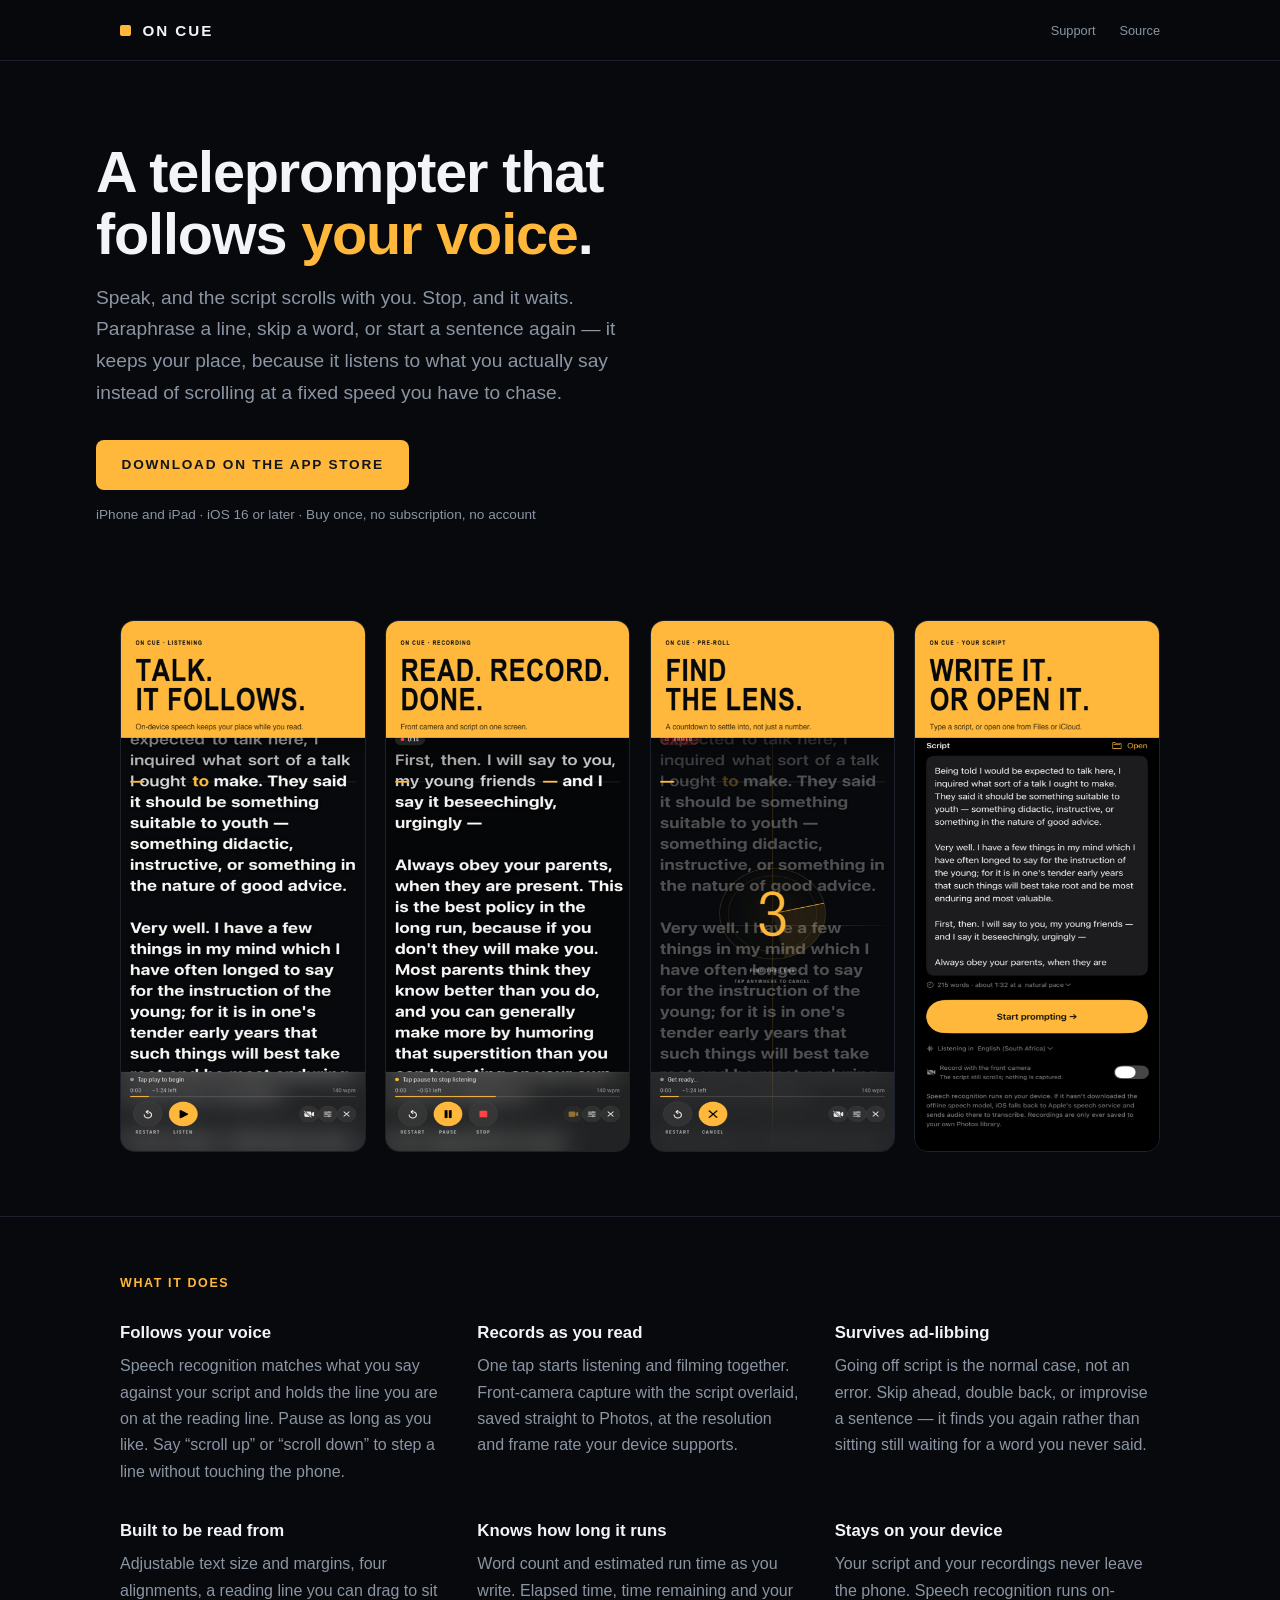
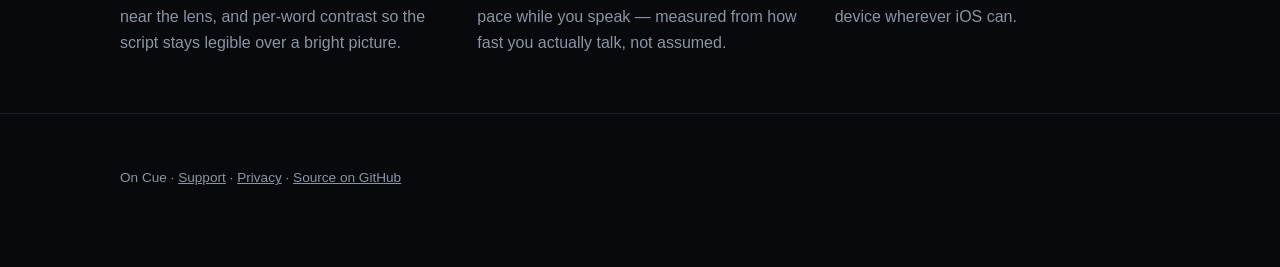
==== docs/index.html @ 01674813 "Give the App Store somewhere real to send people The listing's marketing and support URLs both point" ====
<!doctype html>
<html lang="en">
<head>
<meta charset="utf-8">
<meta name="viewport" content="width=device-width, initial-scale=1">
<title>On Cue — a teleprompter that follows your voice</title>
<meta name="description" content="On Cue is an iPhone and iPad teleprompter that scrolls at the speed you actually speak. Pause, paraphrase or skip a line — it keeps your place.">
<link rel="stylesheet" href="style.css">
</head>
<body>

<header>
  <div class="wrap">
    <span class="lamp" aria-hidden="true"></span>
    <span class="chrome wordmark">On Cue</span>
    <nav>
      <a href="support/">Support</a>
      <a href="https://github.com/sashamitrovich/Cue">Source</a>
    </nav>
  </div>
</header>

<main>
  <div class="wrap hero">
    <h1>A teleprompter that follows <em>your voice</em>.</h1>
    <p class="lede">Speak, and the script scrolls with you. Stop, and it waits. Paraphrase a line, skip a word, or start a sentence again — it keeps your place, because it listens to what you actually say instead of scrolling at a fixed speed you have to chase.</p>
    <a class="cta chrome" href="https://apps.apple.com/app/id6796989022">Download on the App Store</a>
    <p class="cta-note">iPhone and iPad · iOS 16 or later · Buy once, no subscription, no account</p>
  </div>

  <div class="wrap">
    <div class="shots">
      <img src="img/01-follows.png" alt="The script scrolling with the spoken word highlighted in amber on the reading line.">
      <img src="img/02-record.png" alt="Recording through the front camera with the script over the picture.">
      <img src="img/03-lens.png" alt="The reading line positioned near the top of the screen, close to the lens.">
      <img src="img/05-write.png" alt="The script editor on the setup screen.">
    </div>
  </div>

  <section>
    <div class="wrap">
      <h2 class="chrome">What it does</h2>
      <div class="grid">
        <div>
          <h3>Follows your voice</h3>
          <p>Speech recognition matches what you say against your script and holds the line you are on at the reading line. Pause as long as you like. Say “scroll up” or “scroll down” to step a line without touching the phone.</p>
        </div>
        <div>
          <h3>Records as you read</h3>
          <p>One tap starts listening and filming together. Front-camera capture with the script overlaid, saved straight to Photos, at the resolution and frame rate your device supports.</p>
        </div>
        <div>
          <h3>Survives ad-libbing</h3>
          <p>Going off script is the normal case, not an error. Skip ahead, double back, or improvise a sentence — it finds you again rather than sitting still waiting for a word you never said.</p>
        </div>
        <div>
          <h3>Built to be read from</h3>
          <p>Adjustable text size and margins, four alignments, a reading line you can drag to sit near the lens, and per-word contrast so the script stays legible over a bright picture.</p>
        </div>
        <div>
          <h3>Knows how long it runs</h3>
          <p>Word count and estimated run time as you write. Elapsed time, time remaining and your pace while you speak — measured from how fast you actually talk, not assumed.</p>
        </div>
        <div>
          <h3>Stays on your device</h3>
          <p>Your script and your recordings never leave the phone. Speech recognition runs on-device wherever iOS can.</p>
        </div>
      </div>
    </div>
  </section>
</main>

<footer>
  <div class="wrap">
    <p>On Cue · <a href="support/">Support</a> · <a href="https://github.com/sashamitrovich/Cue/blob/main/PRIVACY.md">Privacy</a> · <a href="https://github.com/sashamitrovich/Cue">Source on GitHub</a></p>
  </div>
</footer>

</body>
</html>
---- docs/style.css ----
/* The app's own palette. Amber is the only accent, and it marks the live
   thing — the active word in the app, the primary action here. */
:root {
  --ground: #07090C;
  --raise:  #0E1218;
  --rule:   #1C222C;
  --ink:    #F2F4F7;
  --muted:  #8B95A3;
  --amber:  #FFB83B;
  --measure: 34rem;
}

* { box-sizing: border-box; }

body {
  margin: 0;
  background: var(--ground);
  color: var(--ink);
  font: 16px/1.65 -apple-system, BlinkMacSystemFont, "SF Pro Text", "Helvetica Neue", Arial, sans-serif;
  -webkit-font-smoothing: antialiased;
}

.wrap { max-width: 68rem; margin: 0 auto; padding: 0 1.5rem; }

/* Chrome type: condensed, uppercase, widely tracked — the same treatment the
   app gives its own labels, so the site and the product read as one thing. */
.chrome {
  font-family: "SF Pro Display", -apple-system, "Helvetica Neue", sans-serif;
  font-stretch: condensed;
  text-transform: uppercase;
  letter-spacing: 0.13em;
  font-weight: 700;
}

header {
  border-bottom: 1px solid var(--rule);
  padding: 1.1rem 0;
  position: sticky; top: 0;
  background: rgba(7, 9, 12, 0.92);
  backdrop-filter: saturate(160%) blur(12px);
  z-index: 10;
}
header .wrap { display: flex; align-items: center; gap: 0.7rem; }
.lamp { width: 0.7rem; height: 0.7rem; background: var(--amber); border-radius: 2px; flex: none; }
.wordmark { font-size: 0.95rem; }
header nav { margin-left: auto; display: flex; gap: 1.5rem; }
header nav a { color: var(--muted); text-decoration: none; font-size: 0.8rem; }
header nav a:hover, header nav a:focus-visible { color: var(--ink); }

h1 {
  font-size: clamp(2.2rem, 6vw, 3.6rem);
  line-height: 1.08;
  letter-spacing: -0.02em;
  margin: 0 0 1rem;
  max-width: 18ch;
}
h1 em { font-style: normal; color: var(--amber); }

.lede { font-size: 1.2rem; color: var(--muted); max-width: var(--measure); margin: 0 0 2rem; }

.hero { padding: 5rem 0 3rem; }

.cta {
  display: inline-block;
  background: var(--amber);
  color: #12161C;
  padding: 0.85rem 1.6rem;
  border-radius: 8px;
  text-decoration: none;
  font-size: 0.85rem;
}
.cta:hover, .cta:focus-visible { filter: brightness(1.08); }
.cta-note { color: var(--muted); font-size: 0.85rem; margin-top: 0.9rem; }

.shots {
  display: grid;
  grid-template-columns: repeat(auto-fit, minmax(200px, 1fr));
  gap: 1.2rem;
  padding: 2rem 0 4rem;
}
.shots img {
  width: 100%; height: auto; display: block;
  border-radius: 14px;
  border: 1px solid var(--rule);
}

section { padding: 3.5rem 0; border-top: 1px solid var(--rule); }
h2 { font-size: 0.78rem; color: var(--amber); margin: 0 0 1.6rem; }
h3 { font-size: 1.05rem; margin: 0 0 0.4rem; }

.grid { display: grid; grid-template-columns: repeat(auto-fit, minmax(260px, 1fr)); gap: 2rem; }
.grid p { color: var(--muted); margin: 0; }

.prose { max-width: var(--measure); }
.prose p { color: var(--muted); }
.prose a { color: var(--amber); }
.prose h3 { color: var(--ink); margin-top: 2rem; }

dl.faq { max-width: var(--measure); }
dl.faq dt { font-weight: 600; margin-top: 1.8rem; }
dl.faq dd { margin: 0.4rem 0 0; color: var(--muted); }

footer {
  border-top: 1px solid var(--rule);
  padding: 2.5rem 0 4rem;
  color: var(--muted);
  font-size: 0.85rem;
}
footer a { color: var(--muted); }

@media (prefers-reduced-motion: no-preference) {
  a, .cta { transition: color 0.15s ease, filter 0.15s ease; }
}
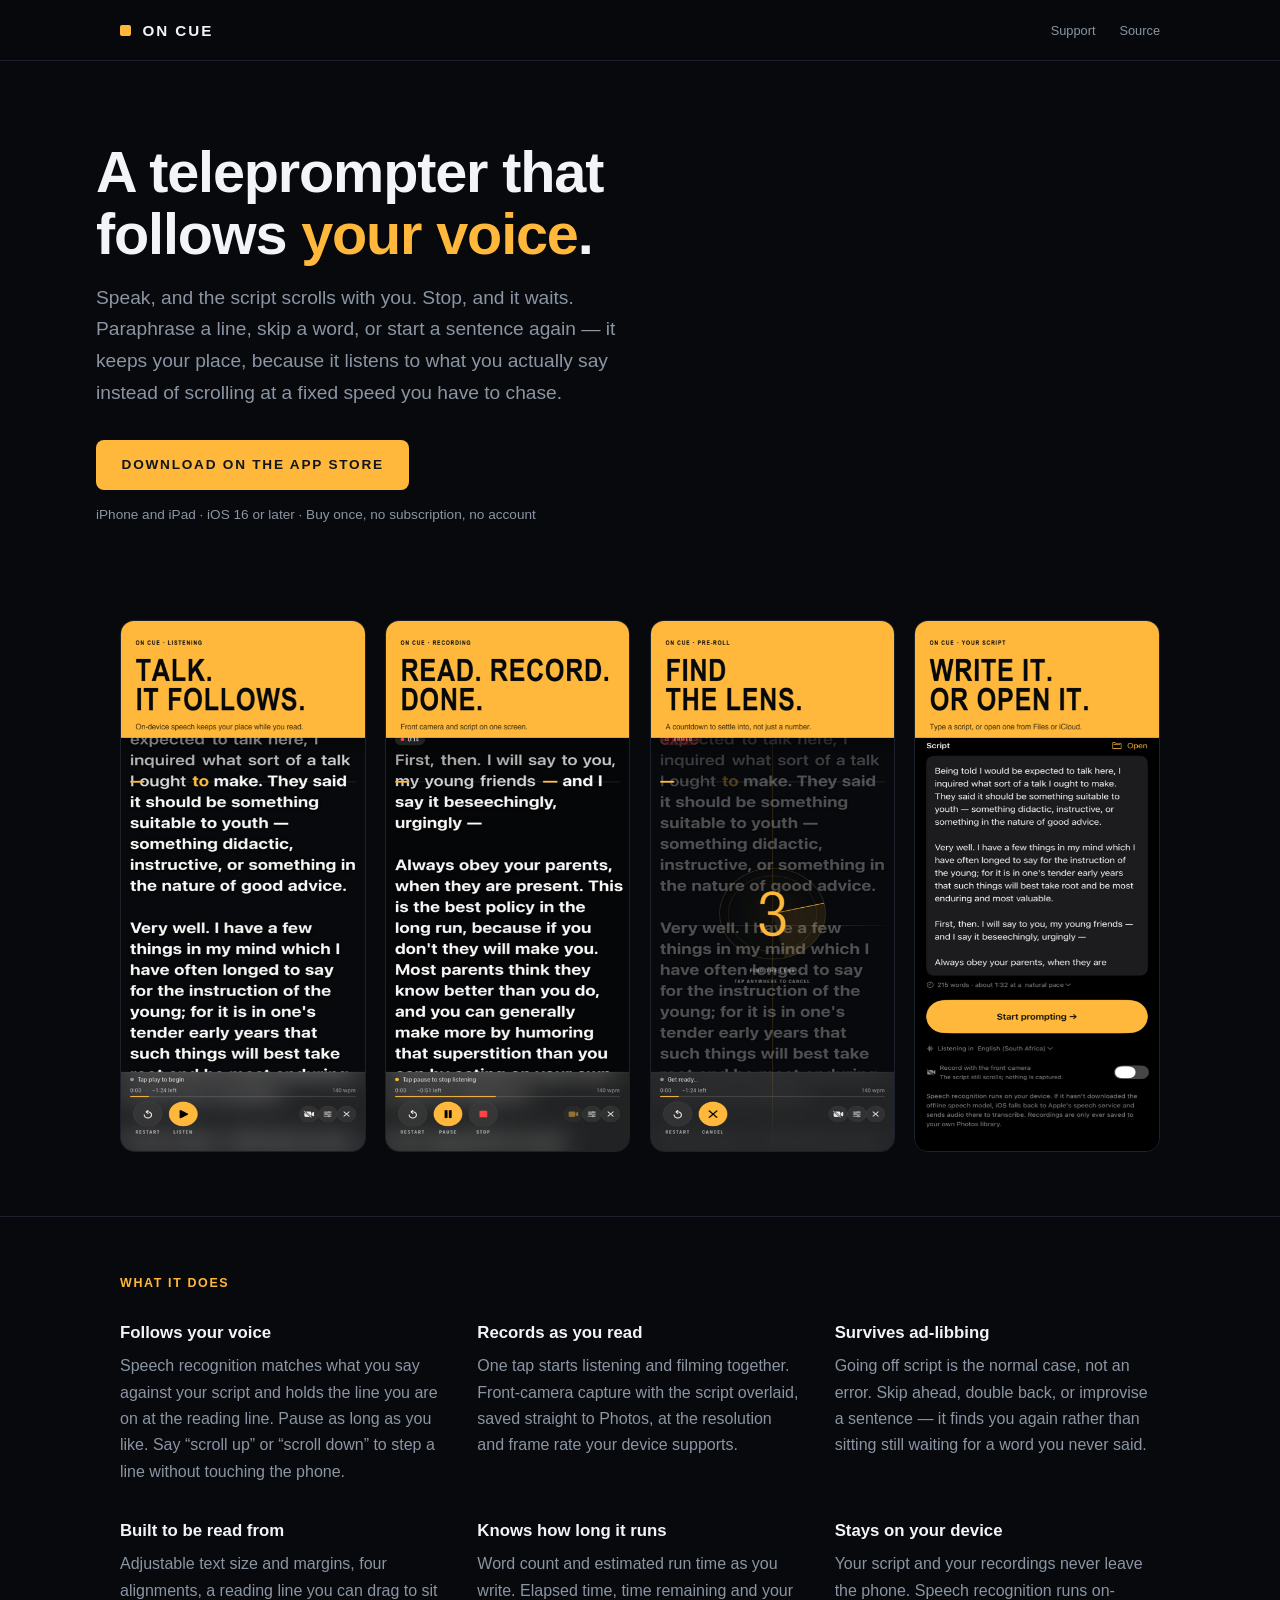
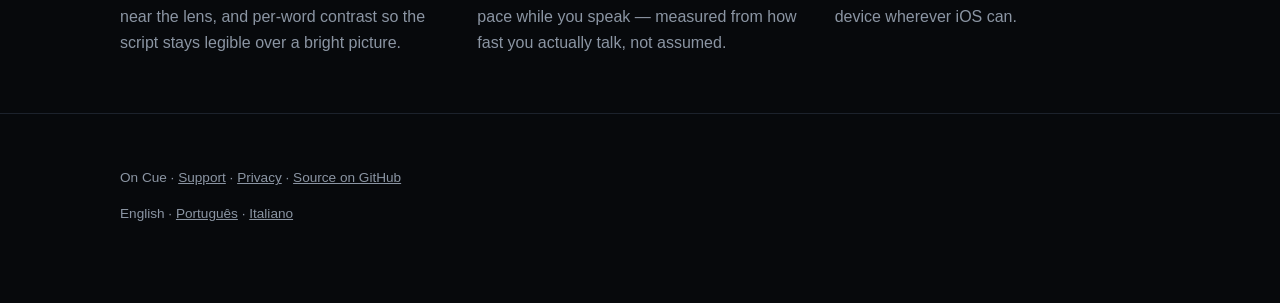
==== commit b4329286: "Pages: Portuguese (Brazil) and Italian home and support pages Closes 18. App Store Connect requires " ====
--- a/docs/index.html
+++ b/docs/index.html
@@ -73,6 +73,7 @@
 <footer>
   <div class="wrap">
     <p>On Cue · <a href="support/">Support</a> · <a href="https://github.com/sashamitrovich/Cue/blob/main/PRIVACY.md">Privacy</a> · <a href="https://github.com/sashamitrovich/Cue">Source on GitHub</a></p>
+    <p>English · <a href="pt-BR/" hreflang="pt-BR">Português</a> · <a href="it/" hreflang="it">Italiano</a></p>
   </div>
 </footer>
 
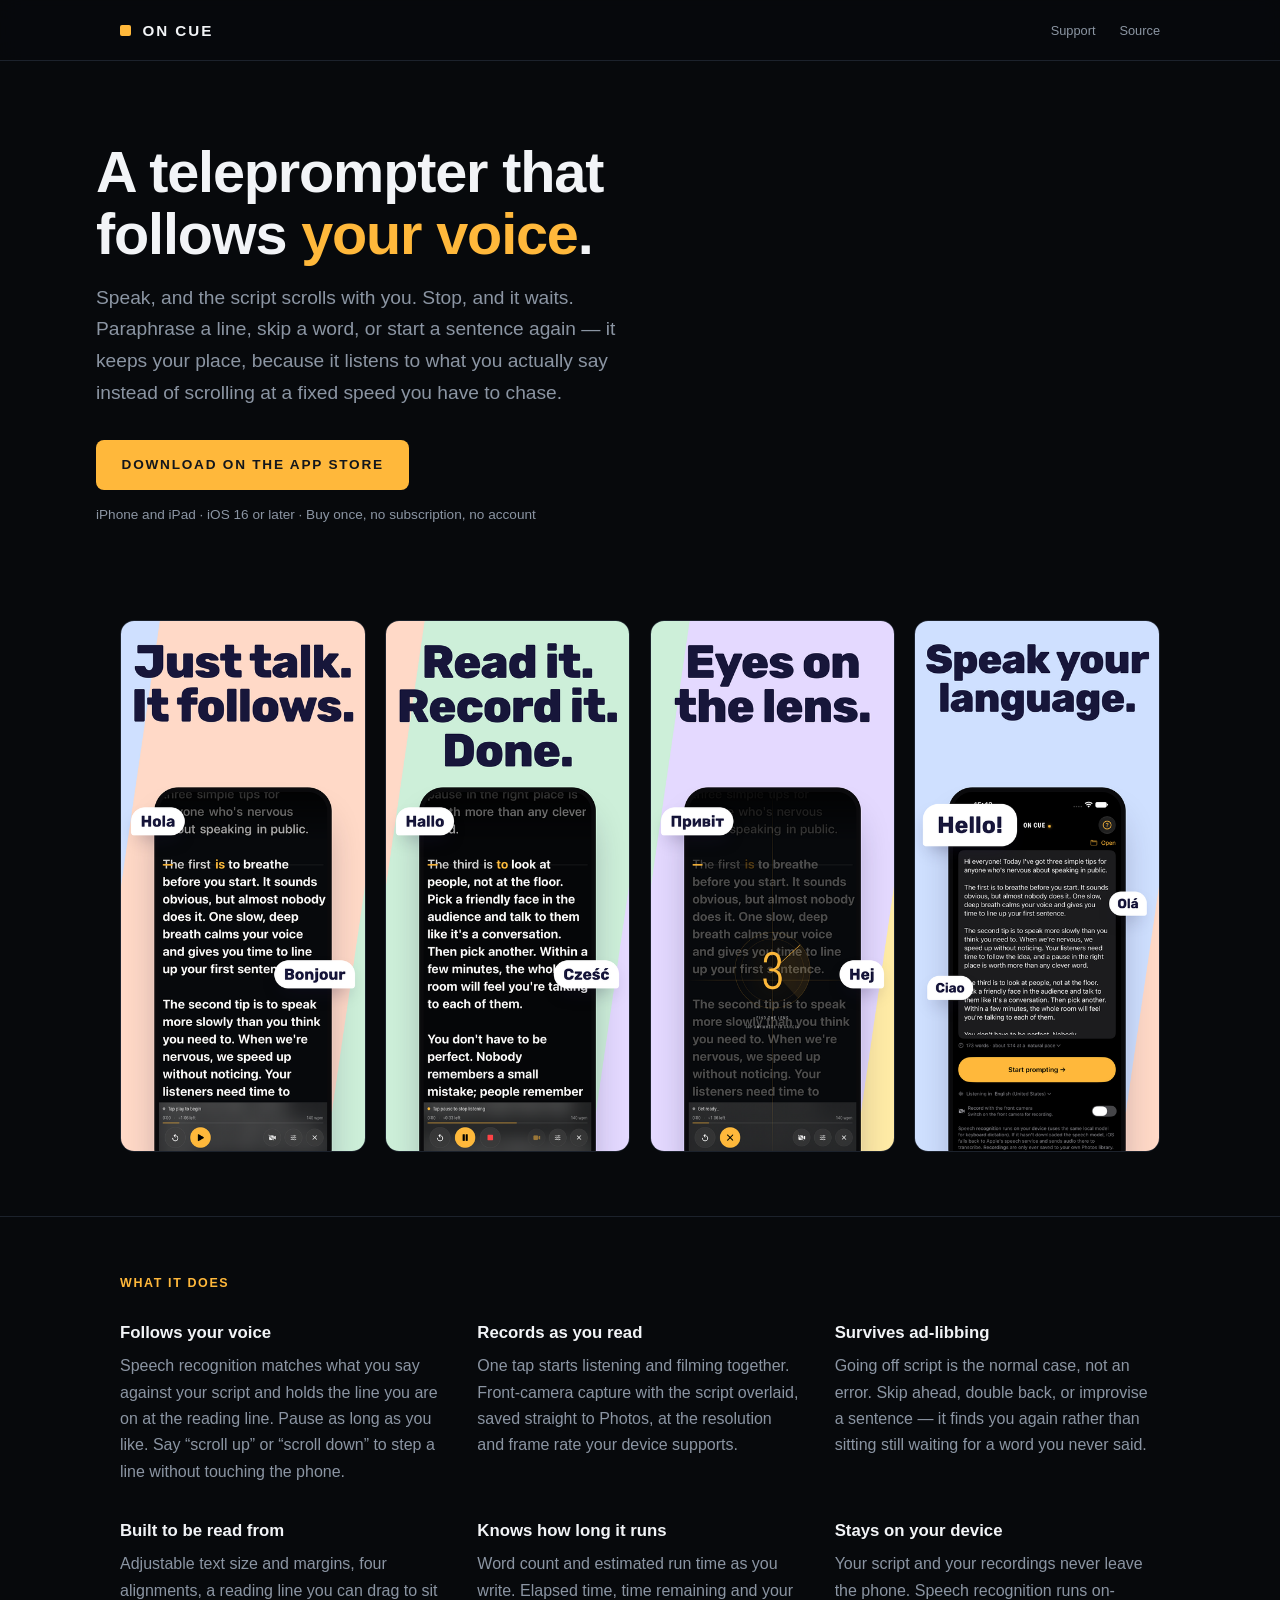
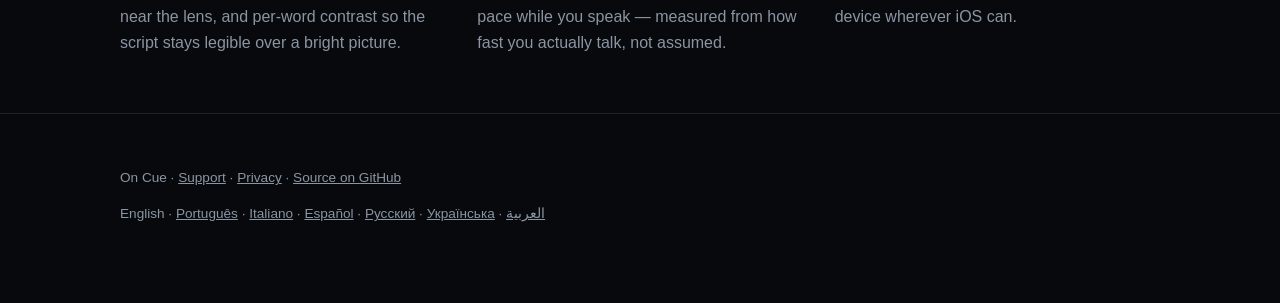
==== commit 9796d2ed: "Pages: Spanish, Russian, Ukrainian and Arabic; new screenshots everywhere Refs #18. Home and support" ====
--- a/docs/index.html
+++ b/docs/index.html
@@ -32,7 +32,7 @@
     <div class="shots">
       <img src="img/01-follows.png" alt="The script scrolling with the spoken word highlighted in amber on the reading line.">
       <img src="img/02-record.png" alt="Recording through the front camera with the script over the picture.">
-      <img src="img/03-lens.png" alt="The reading line positioned near the top of the screen, close to the lens.">
+      <img src="img/03-lens.png" alt="The countdown before a take, with the reading line near the lens.">
       <img src="img/05-write.png" alt="The script editor on the setup screen.">
     </div>
   </div>
@@ -73,7 +73,7 @@
 <footer>
   <div class="wrap">
     <p>On Cue · <a href="support/">Support</a> · <a href="https://github.com/sashamitrovich/Cue/blob/main/PRIVACY.md">Privacy</a> · <a href="https://github.com/sashamitrovich/Cue">Source on GitHub</a></p>
-    <p>English · <a href="pt-BR/" hreflang="pt-BR">Português</a> · <a href="it/" hreflang="it">Italiano</a></p>
+    <p>English · <a href="pt-BR/" hreflang="pt-BR">Português</a> · <a href="it/" hreflang="it">Italiano</a> · <a href="es-MX/" hreflang="es-MX">Español</a> · <a href="ru/" hreflang="ru">Русский</a> · <a href="uk/" hreflang="uk">Українська</a> · <a href="ar/" hreflang="ar">العربية</a></p>
   </div>
 </footer>
 
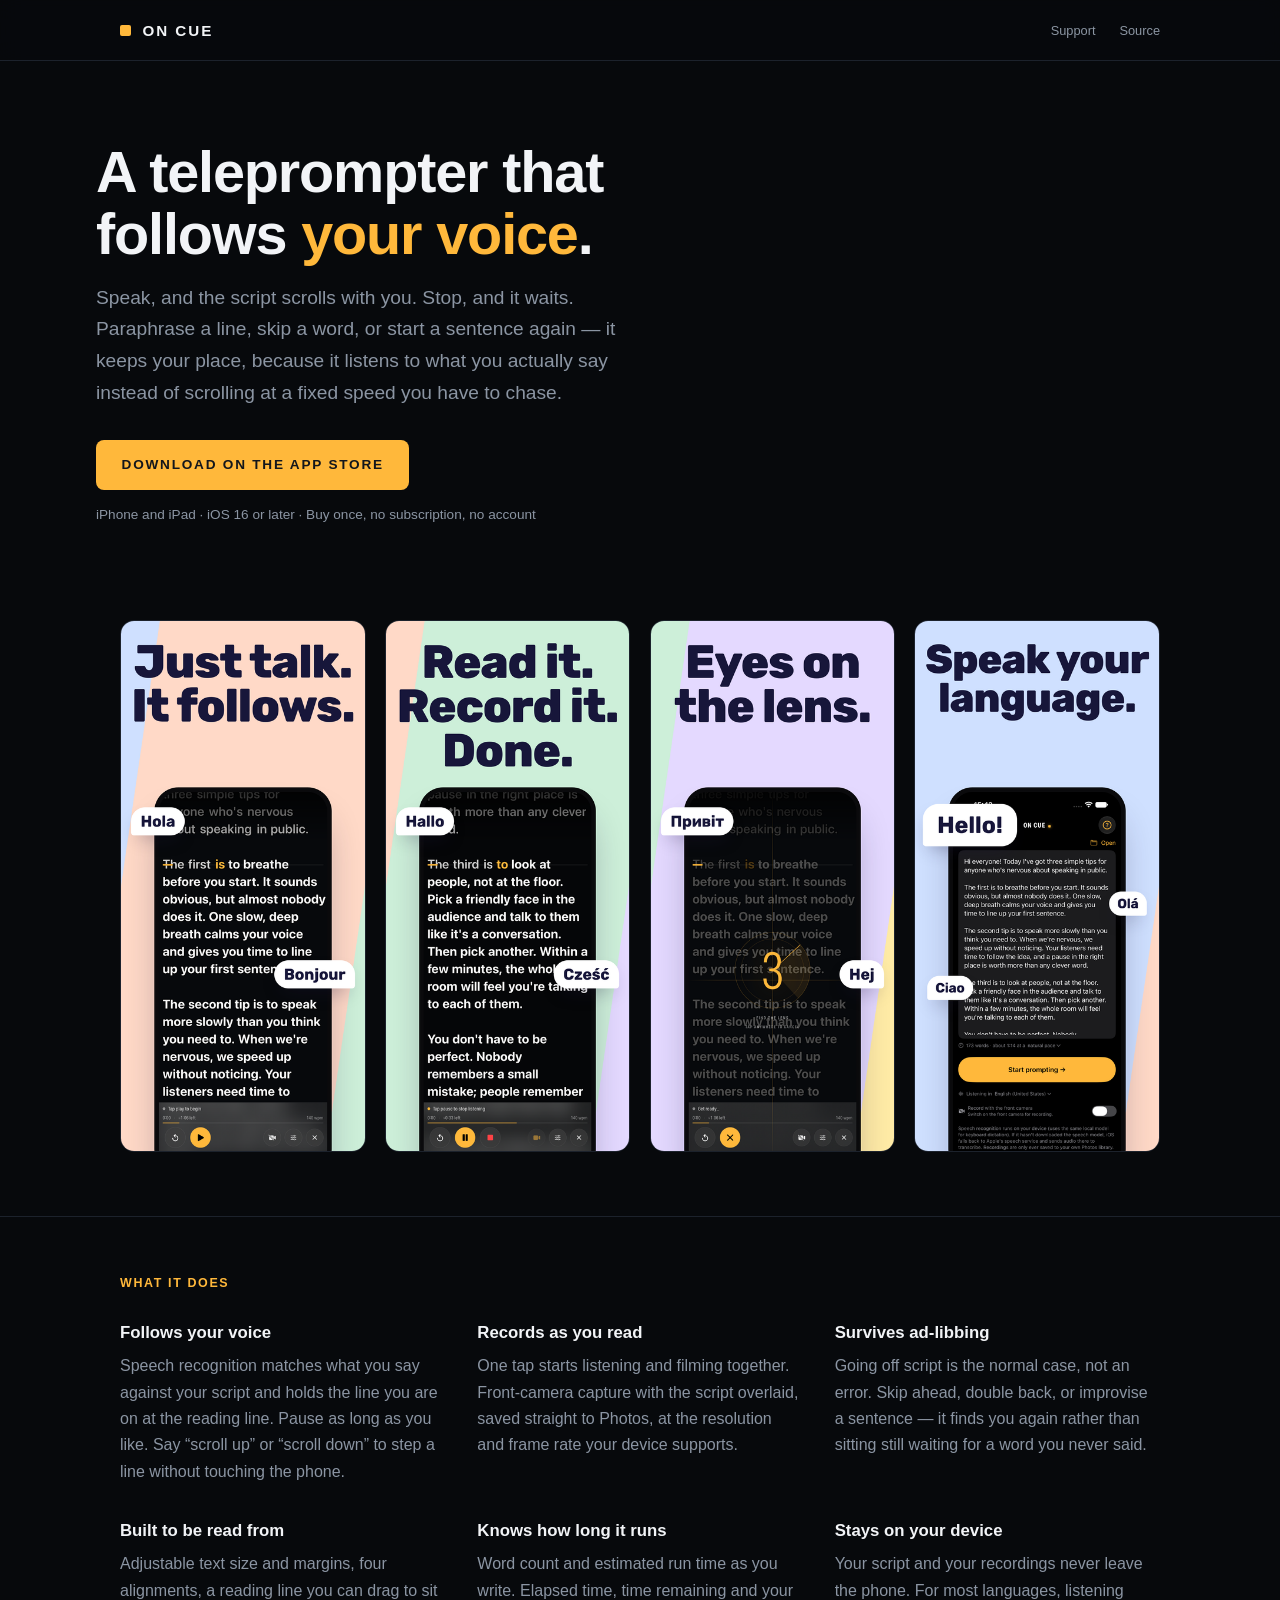
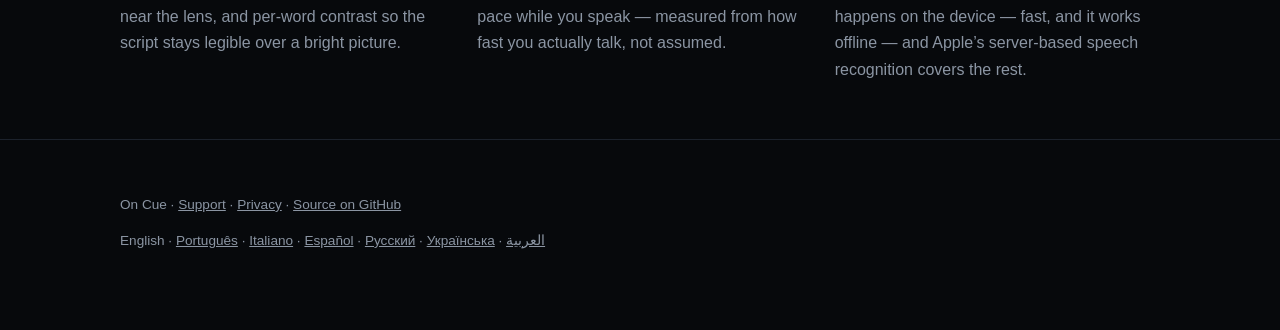
==== commit 91dbfc5f: "1.6.0: Mac app, SpeechAnalyzer listening, % margins, countdown fix - Native Mac app via Mac Catalyst" ====
--- a/docs/index.html
+++ b/docs/index.html
@@ -63,7 +63,7 @@
         </div>
         <div>
           <h3>Stays on your device</h3>
-          <p>Your script and your recordings never leave the phone. Speech recognition runs on-device wherever iOS can.</p>
+          <p>Your script and your recordings never leave the phone. For most languages, listening happens on the device — fast, and it works offline — and Apple’s server-based speech recognition covers the rest.</p>
         </div>
       </div>
     </div>
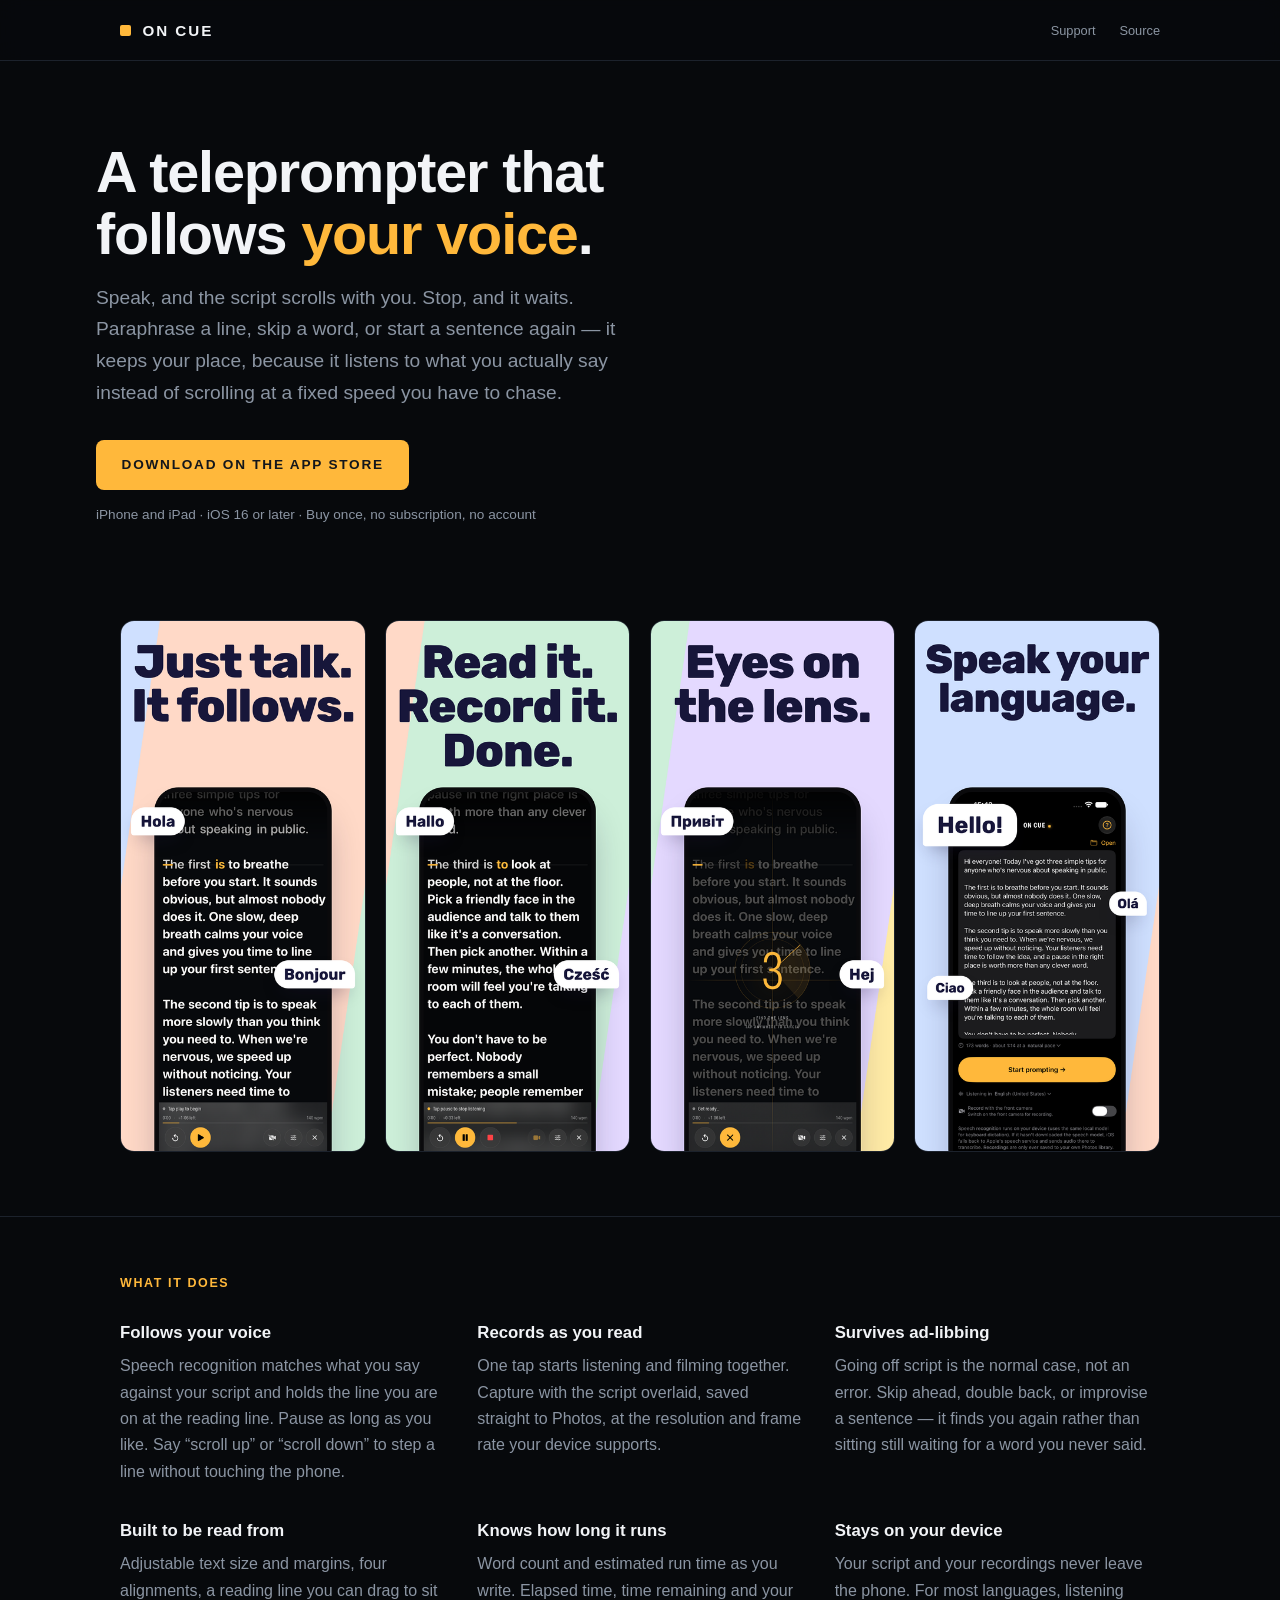
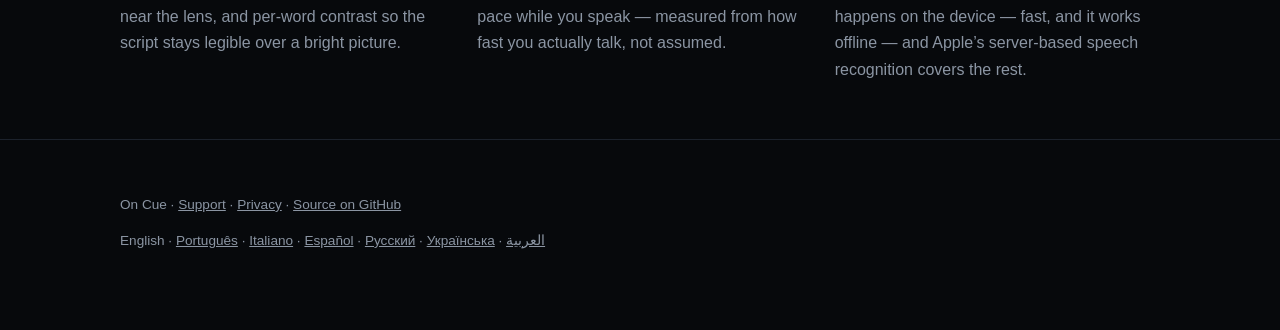
==== commit a3e6f11d: "Add a back camera option and stop calling the camera "front" (#31) The speaker can now film what is " ====
--- a/docs/index.html
+++ b/docs/index.html
@@ -31,7 +31,7 @@
   <div class="wrap">
     <div class="shots">
       <img src="img/01-follows.png" alt="The script scrolling with the spoken word highlighted in amber on the reading line.">
-      <img src="img/02-record.png" alt="Recording through the front camera with the script over the picture.">
+      <img src="img/02-record.png" alt="Recording with the script over the picture.">
       <img src="img/03-lens.png" alt="The countdown before a take, with the reading line near the lens.">
       <img src="img/05-write.png" alt="The script editor on the setup screen.">
     </div>
@@ -47,7 +47,7 @@
         </div>
         <div>
           <h3>Records as you read</h3>
-          <p>One tap starts listening and filming together. Front-camera capture with the script overlaid, saved straight to Photos, at the resolution and frame rate your device supports.</p>
+          <p>One tap starts listening and filming together. Capture with the script overlaid, saved straight to Photos, at the resolution and frame rate your device supports.</p>
         </div>
         <div>
           <h3>Survives ad-libbing</h3>
